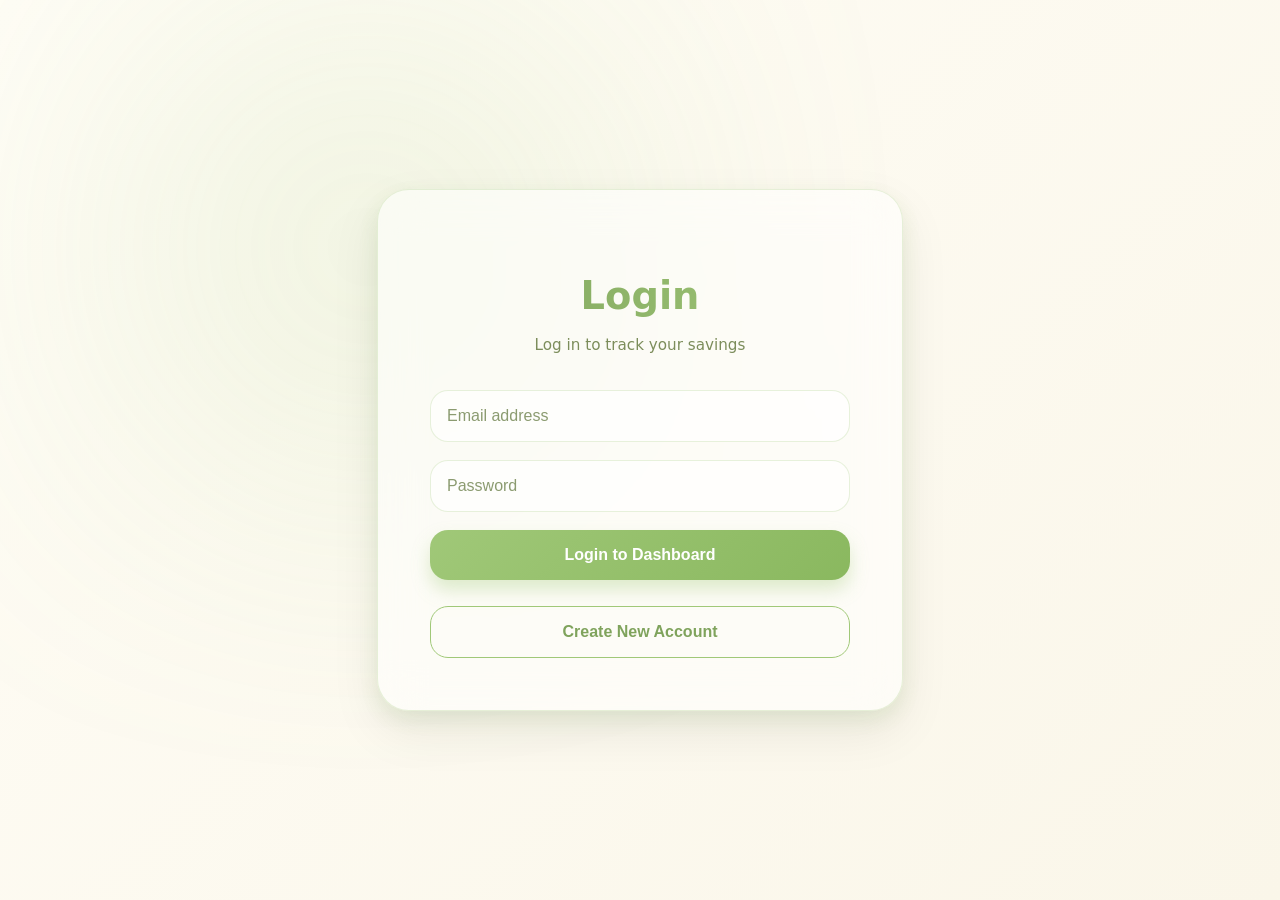
==== index.html @ 0134ba1f "first commit" ====
<!-- http://localhost/ipontrack/index.html -->
<!DOCTYPE html>
<html lang="en">
<head>
  <meta charset="UTF-8">
  <meta name="viewport" content="width=device-width, initial-scale=1.0">
  <title>IponTrack Login</title>
  <link rel="stylesheet" href="style.css">
</head>
<body>

  <div class="container">
    <h2>Login</h2>
    <p class="subtitle">Log in to track your savings</p>

    <div class="form">
      <input id="email" type="email" placeholder="Email address">
      <input id="password" type="password" placeholder="Password">

      <button class="btn primary" onclick="login()">Login to Dashboard</button>
      <button class="btn outline" onclick="goRegister()">Create New Account</button>
    </div>
  </div>

  <script src="app.js"></script>
</body>
</html>
---- style.css ----
:root {

  /* Soft Green / Cream Palette */

  --primary-green: #A0C878;
  --light-green: #DDEB9D;

  --cream: #FAF6E9;
  --soft-white: #FFFDF6;

  --bg-gradient: linear-gradient(
    135deg,
    #FFFDF6 0%,
    #FAF6E9 100%
  );

  --glass-bg: rgba(255, 255, 255, 0.55);

  --glass-border: rgba(160, 200, 120, 0.25);

  --text-dark: #4a5a32;

  --shadow-soft: rgba(160, 200, 120, 0.18);
}

body {
  margin: 0;
  font-family: 'Inter', system-ui, -apple-system, sans-serif;

  background: var(--bg-gradient);

  display: flex;
  justify-content: center;
  align-items: center;

  height: 100vh;

  color: var(--text-dark);

  overflow: hidden;
}

/* Background Glow */
body::before {
  content: "";

  position: absolute;

  width: 350px;
  height: 350px;

  background: var(--primary-green);

  filter: blur(160px);

  border-radius: 50%;

  z-index: -1;

  top: 8%;
  left: 15%;

  opacity: 0.35;
}

/* Main Card */
.container {
  width: 100%;
  max-width: 420px;

  background: var(--glass-bg);

  backdrop-filter: blur(22px);

  padding: 52px;

  border-radius: 32px;

  border: 1px solid var(--glass-border);

  box-shadow:
    0 20px 50px rgba(0,0,0,0.08),
    0 8px 20px var(--shadow-soft);

  text-align: center;

  animation: fadeUp 0.7s ease;
}

/* Title */
h2 {
  font-size: 2.4rem;

  font-weight: 800;

  margin-bottom: 8px;

  background: linear-gradient(
    to right,
    #7fa35c,
    #a0c878
  );

  -webkit-background-clip: text;
  -webkit-text-fill-color: transparent;
}

/* Subtitle */
.subtitle {
  color: #7c8d5b;

  margin-bottom: 34px;

  font-size: 0.95rem;

  line-height: 1.5;
}

/* Form */
.form {
  display: flex;
  flex-direction: column;
  gap: 18px;
}

/* Inputs */
input {
  padding: 16px;

  border-radius: 18px;

  border: 1px solid var(--glass-border);

  background: rgba(255,255,255,0.65);

  color: var(--text-dark);

  font-size: 1rem;

  transition: all 0.3s ease;
}

input::placeholder {
  color: #8b9b70;
}

input:focus {
  outline: none;

  background: rgba(255,255,255,0.9);

  border-color: var(--primary-green);

  box-shadow:
    0 0 0 4px rgba(160, 200, 120, 0.18);

  transform: translateY(-1px);
}

/* Goal Analytics */
.goal-analytics {
  display: flex;
  gap: 10px;
  margin-top: 10px;
}

.mini-card {
  background: rgba(255,255,255,0.75);

  padding: 10px;

  border-radius: 10px;

  flex: 1;

  text-align: center;

  border: 1px solid rgba(160, 200, 120, 0.18);
}

.mini-card small {
  color: #7c8d5b;
}

/* Buttons */
.btn {
  padding: 16px;

  border-radius: 18px;

  font-size: 1rem;

  font-weight: 700;

  cursor: pointer;

  transition: all 0.3s cubic-bezier(0.4, 0, 0.2, 1);

  border: none;
}

/* Primary Button */
.primary {
  background: linear-gradient(
    135deg,
    #A0C878,
    #8ab85f
  );

  color: white;

  box-shadow:
    0 10px 18px rgba(160, 200, 120, 0.35);
}

.primary:hover {
  transform: translateY(-3px);

  box-shadow:
    0 20px 30px rgba(160, 200, 120, 0.4);

  filter: brightness(1.03);
}

/* Outline Button */
.outline {
  background: transparent;

  color: #7fa35c;

  border: 1px solid #A0C878;

  margin-top: 8px;
}

.outline:hover {
  background: rgba(160, 200, 120, 0.08);
}

/* Small Animation */
@keyframes fadeUp {

  from {
    opacity: 0;
    transform: translateY(20px);
  }

  to {
    opacity: 1;
    transform: translateY(0);
  }
}
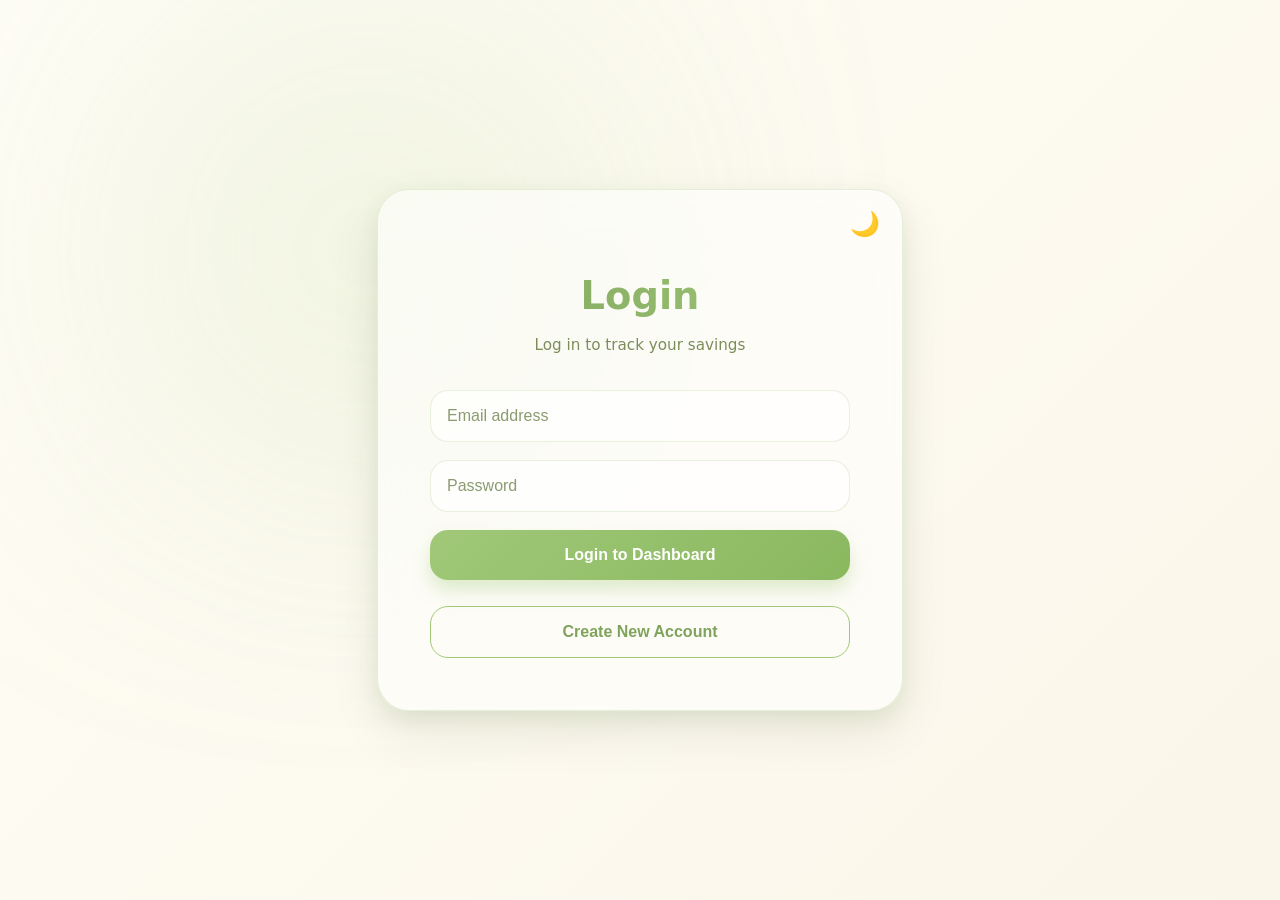
==== commit 03a5cbe7: "minimalize dark mode button" ====
--- a/index.html
+++ b/index.html
@@ -1,4 +1,3 @@
-<!-- http://localhost/ipontrack/index.html -->
 <!DOCTYPE html>
 <html lang="en">
 <head>
@@ -10,6 +9,8 @@
 <body>
 
   <div class="container">
+    <button onclick="toggleDarkMode()" id="darkModeToggle" class="theme-toggle">🌙</button>
+    
     <h2>Login</h2>
     <p class="subtitle">Log in to track your savings</p>
 
@@ -22,6 +23,22 @@
     </div>
   </div>
 
+  <script>
+    (function() {
+      const toggle = document.getElementById('darkModeToggle');
+      if (localStorage.getItem('ipontrack-theme') === 'dark') {
+        document.body.classList.add('dark');
+        if (toggle) toggle.textContent = '☀️';
+      }
+    })();
+    
+    function toggleDarkMode() {
+      const toggle = document.getElementById('darkModeToggle');
+      const isDark = document.body.classList.toggle('dark');
+      if (toggle) toggle.textContent = isDark ? '☀️' : '🌙';
+      localStorage.setItem('ipontrack-theme', isDark ? 'dark' : 'light');
+    }
+  </script>
   <script src="app.js"></script>
 </body>
 </html>
--- a/style.css
+++ b/style.css
@@ -65,6 +65,7 @@
 
 /* Main Card */
 .container {
+  position: relative;
   width: 100%;
   max-width: 420px;
 
@@ -249,4 +250,62 @@
     opacity: 1;
     transform: translateY(0);
   }
-}+}
+
+/* ============================================= */
+/* DARK MODE (Login/Register) */
+/* ============================================= */
+body.dark {
+  background: #313131;
+}
+
+body.dark::before {
+  background: #2a2a2a;
+  opacity: 0.25;
+}
+
+body.dark .container {
+  background: rgba(30, 30, 30, 0.8);
+}
+
+body.dark input {
+  background: rgba(40, 40, 40, 0.7);
+  color: #e0e0e0;
+  border-color: rgba(255, 255, 255, 0.1);
+}
+
+body.dark input::placeholder {
+  color: #888;
+}
+
+body.dark .subtitle {
+  color: #aaa;
+}
+
+body.dark .mini-card {
+  background: rgba(30, 30, 30, 0.7);
+}
+
+body.dark .mini-card small {
+  color: #aaa;
+}
+
+.theme-toggle {
+  position: absolute;
+  top: 16px;
+  right: 16px;
+  background: none;
+  border: none;
+  font-size: 1.5rem;
+  cursor: pointer;
+  padding: 6px;
+  border-radius: 50%;
+  transition: 0.3s ease;
+  line-height: 1;
+}
+
+.theme-toggle:hover {
+  background: rgba(160, 200, 120, 0.1);
+  transform: scale(1.1);
+}
+
